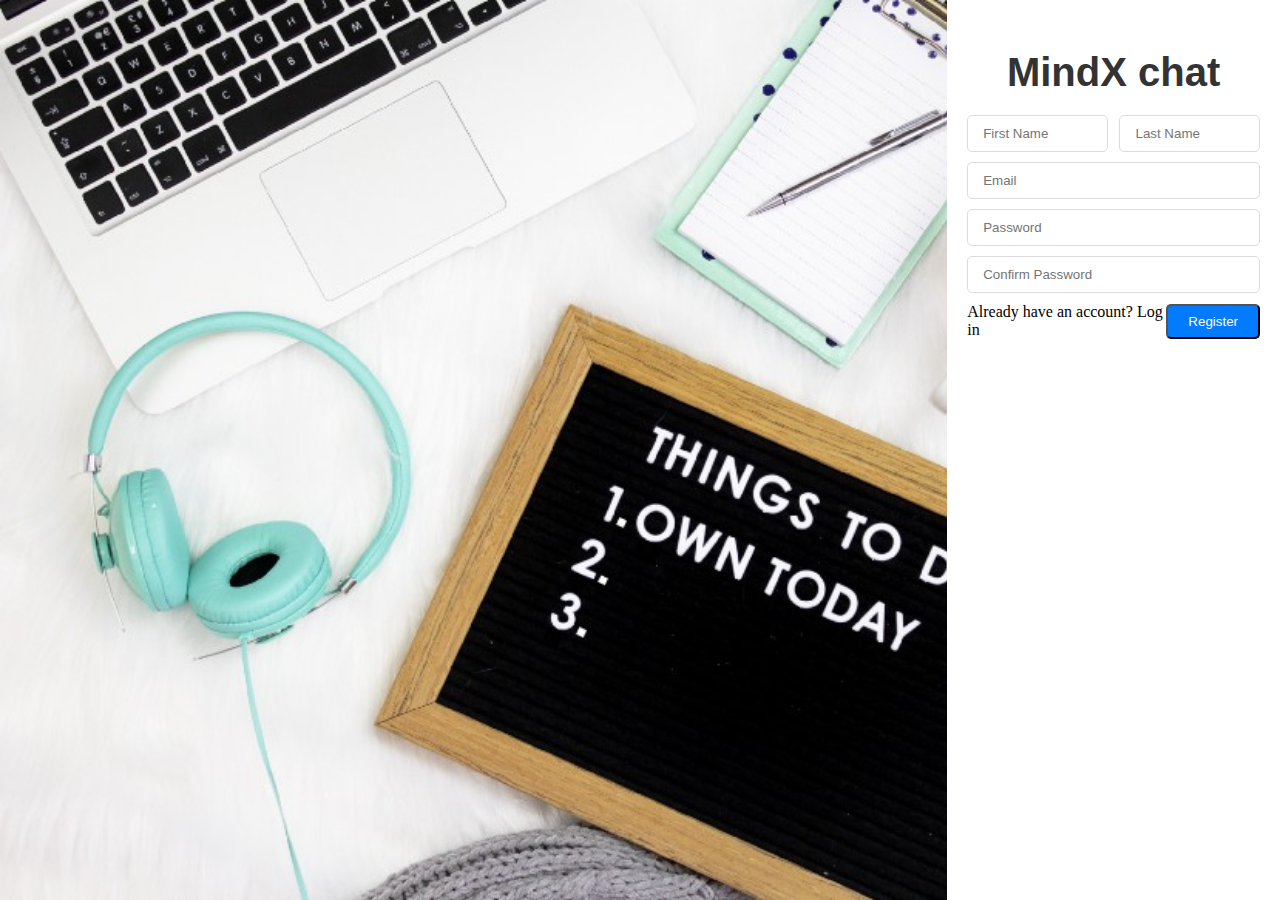
==== html/index.html @ 2a83f8ff "Register Screen" ====
<!DOCTYPE html>
<html lang="en">
<head>
    <meta charset="UTF-8">
    <meta name="viewport" content="width=device-width, initial-scale=1.0">
    <title>Chat app</title>
    <link rel="stylesheet" href="../css/style.css">
    <link rel="stylesheet" href="../css/register.css">
</head>
<body>
    <div id="app">

    </div>
    <script src="../js/controller.js"></script>
    <script src="../js/model.js"></script>
    <script src="../js/view.js"></script>
    <script src="../js/components.js"></script>
    <script src="../js/index.js"></script>
</body>
</html>
---- css/style.css ----
*{
    padding: 0;
    margin: 0;
    box-sizing: border-box;
}
.input-wrapper input{
    border: 1px solid #dbdbdb;
    padding:10px 15px; 
    border-radius: 5px;
    width: 100%;
    outline: none;
}
.input-wrapper {
    margin-bottom: 10px;;
}
.btn {
    padding: 8px 20px;
    color: #ffffff; 
    background-color: #037BFE;
    border-radius: 5px;
    cursor: pointer;
}
---- css/register.css ----
.register-container{
    background: url(../images/register-background.jpg);
    height: 100vh; 
    background-size: cover; 
    display: flex;
    justify-content: flex-end; 
}
.register-container .aside-right{
    height: 100vh;
    background-color: #fff;
    width: 26%;
}
.register-container .aside-right .header h3{
    font-family: Arial, Helvetica, sans-serif;
    font-size: 40px;
    text-align: center; 
    margin-top: 50px;
    color: #333; 

}
.register-container .input-name-wrapper {
    display: flex; 
    justify-content: space-between;
}

#register-form{
    padding: 20px; 
}
.register-container .input-name-wrapper .input-wrapper{
    width: 48%;
}
.form-action {
    display: flex; 
    justify-content: space-between; 
    align-items: center;
}
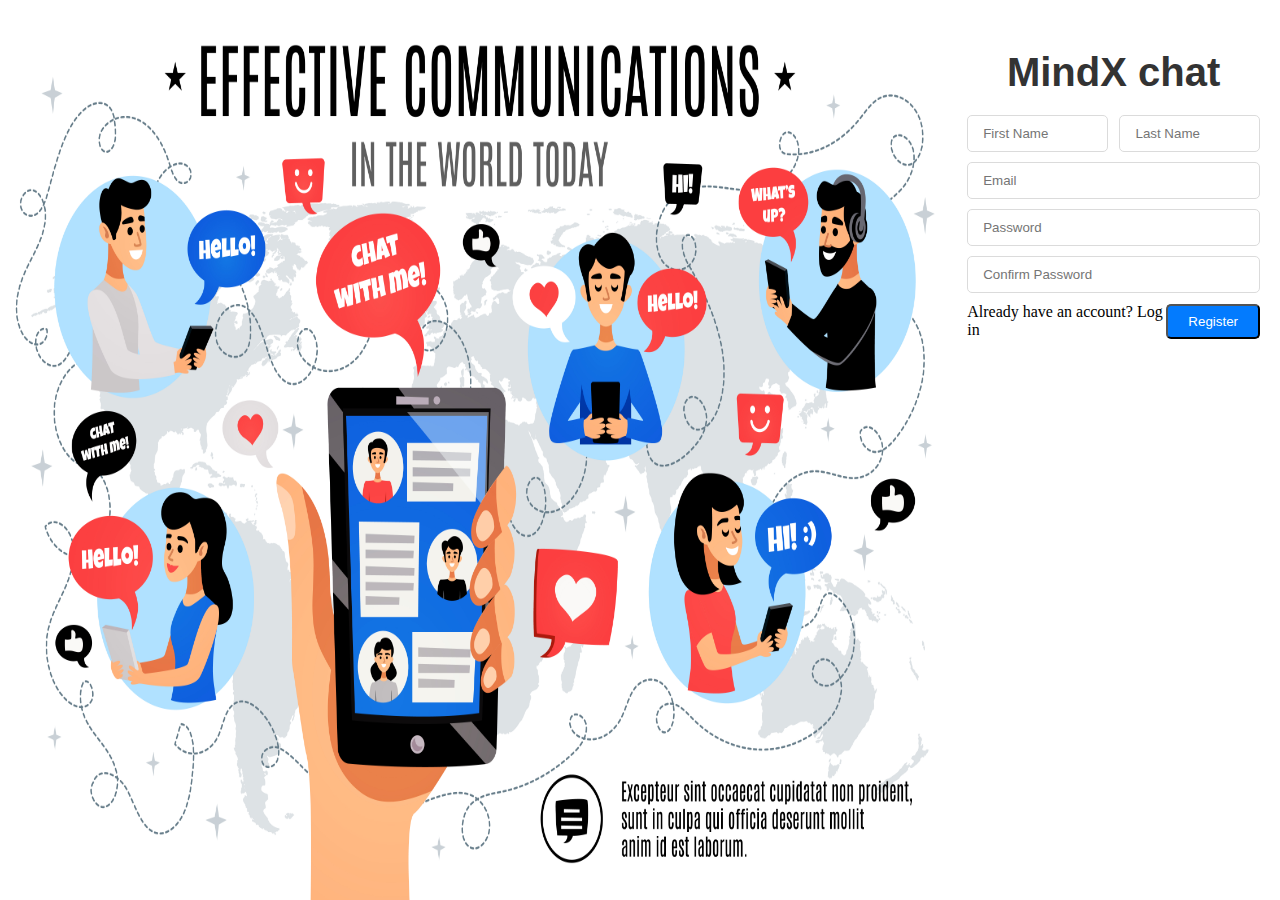
==== commit b802f4d0: "Login Screen" ====
--- a/html/index.html
+++ b/html/index.html
@@ -6,6 +6,7 @@
     <title>Chat app</title>
     <link rel="stylesheet" href="../css/style.css">
     <link rel="stylesheet" href="../css/register.css">
+    <link rel="stylesheet" href="../css/login.css">
 </head>
 <body>
     <div id="app">
--- a/css/style.css
+++ b/css/style.css
@@ -19,4 +19,13 @@
     background-color: #037BFE;
     border-radius: 5px;
     cursor: pointer;
+}
+.error { 
+    color: #ff0000;
+}
+#redirect-to-login{
+    cursor: pointer;
+}
+#redirect-to-register{
+    cursor: pointer;
 }--- a/css/register.css
+++ b/css/register.css
@@ -1,7 +1,6 @@
 .register-container{
-    background: url(../images/register-background.jpg);
-    height: 100vh; 
-    background-size: cover; 
+    background: url(../images/register-background\ \(5\).jpg);
+    background-size: 75% 100%;
     display: flex;
     justify-content: flex-end; 
 }
@@ -16,9 +15,8 @@
     text-align: center; 
     margin-top: 50px;
     color: #333; 
-
 }
-.register-container .input-name-wrapper {
+.register-container .input-name-wrapper{
     display: flex; 
     justify-content: space-between;
 }
@@ -33,4 +31,4 @@
     display: flex; 
     justify-content: space-between; 
     align-items: center;
-}+}
--- a/css/login.css
+++ b/css/login.css
@@ -0,0 +1,30 @@
+.login-container {
+    background-image: url(../images/register-background\ \(6\).jpg);
+    background-size: 75% 100%;
+    display: flex;
+    justify-content: flex-end;
+}
+.login-container .aside-right{
+    height: 100vh;
+    background-color: #fff;
+    width: 26%;
+}
+.login-container .aside-right .header h3{
+    font-family: Arial, Helvetica, sans-serif;
+    font-size: 40px;
+    text-align: center; 
+    margin-top: 50px;
+    color: #333; 
+}
+#login-form{
+    padding: 20px; 
+}
+.form-action {
+    display: flex; 
+    justify-content: space-between; 
+    align-items: center;
+}
+#reminder {
+    font-family: Arial, Helvetica, sans-serif;
+    color: #333;
+}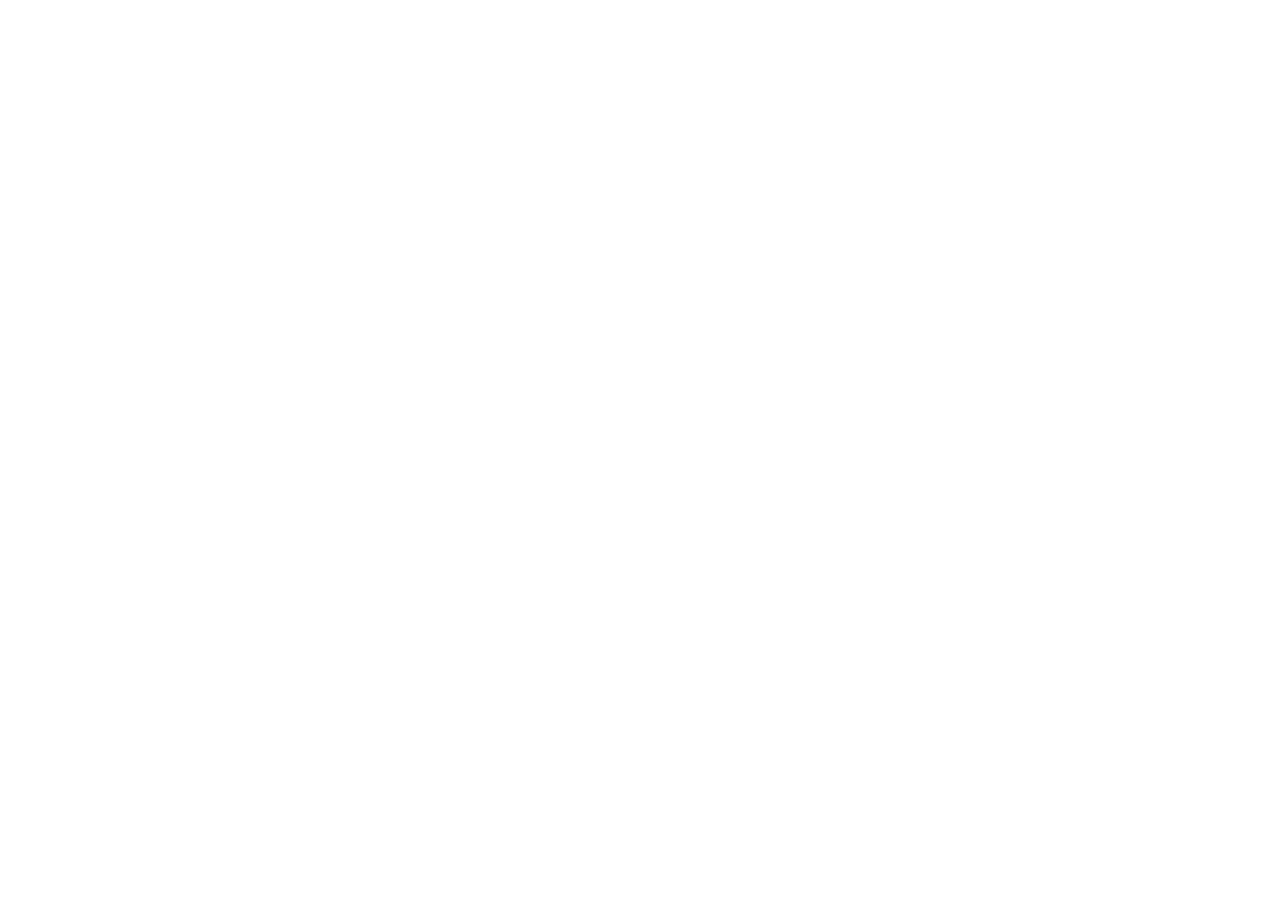
==== commit 9860fbc3: "Authetication" ====
--- a/html/index.html
+++ b/html/index.html
@@ -12,6 +12,8 @@
     <div id="app">
 
     </div>
+    <script src="https://www.gstatic.com/firebasejs/7.17.1/firebase-app.js"></script>
+    <script src="https://www.gstatic.com/firebasejs/7.17.1/firebase-auth.js"></script>
     <script src="../js/controller.js"></script>
     <script src="../js/model.js"></script>
     <script src="../js/view.js"></script>
